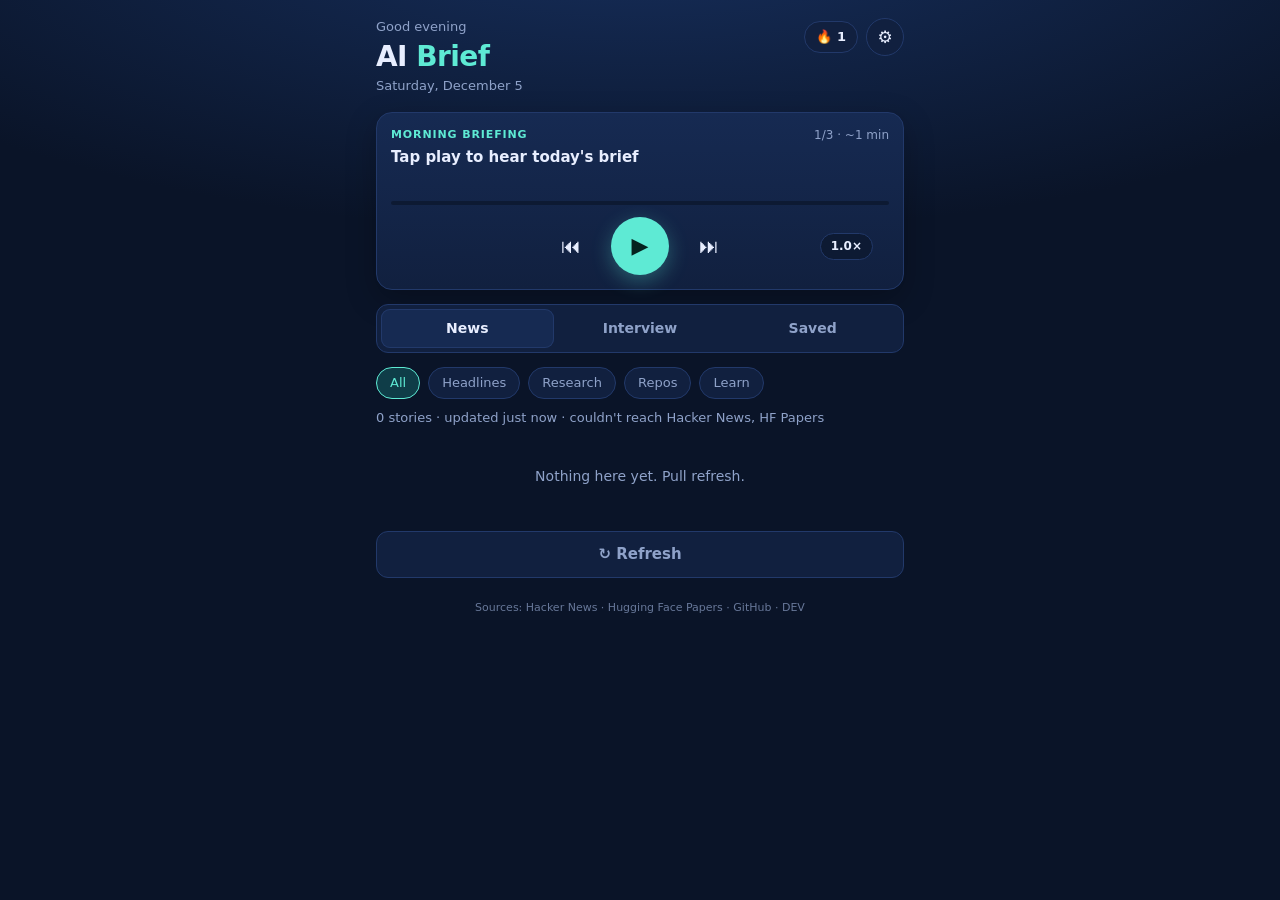
==== ai-brief/index.html @ 2812d705 "Add AI Brief: phone PWA with AI news feed, audio briefing, and interview drills Navy-themed installa" ====
<!doctype html>
<html lang="en">
<head>
<meta charset="utf-8">
<meta name="viewport" content="width=device-width, initial-scale=1, viewport-fit=cover">
<meta name="theme-color" content="#0a1428">
<meta name="apple-mobile-web-app-capable" content="yes">
<meta name="apple-mobile-web-app-status-bar-style" content="black-translucent">
<meta name="apple-mobile-web-app-title" content="AI Brief">
<title>AI Brief</title>
<link rel="manifest" href="manifest.webmanifest">
<link rel="icon" href="icons/icon.svg" type="image/svg+xml">
<link rel="apple-touch-icon" href="icons/icon-180.png">
<link rel="stylesheet" href="styles.css">
</head>
<body>
<div class="app">

  <header class="top">
    <div>
      <div class="greet" id="greet">Good morning</div>
      <h1>AI <span>Brief</span></h1>
      <div class="date" id="today"></div>
    </div>
    <div class="top-right">
      <div class="streak" id="streak" title="Days in a row">🔥 0</div>
      <button class="icon-btn" id="settingsBtn" aria-label="Settings">⚙</button>
    </div>
  </header>

  <!-- Audio briefing widget -->
  <section class="widget player" id="player">
    <div class="player-top">
      <div>
        <div class="w-label">Morning briefing</div>
        <div class="player-title" id="playerTitle">Tap play to hear today's brief</div>
      </div>
      <div class="player-time" id="playerMeta">—</div>
    </div>
    <div class="progress"><div class="progress-fill" id="progressFill"></div></div>
    <div class="player-controls">
      <button class="ctl" id="prevBtn" aria-label="Previous">⏮</button>
      <button class="ctl play" id="playBtn" aria-label="Play">▶</button>
      <button class="ctl" id="nextBtn" aria-label="Next">⏭</button>
      <button class="chip-btn" id="speedBtn">1.0×</button>
    </div>
  </section>

  <!-- Tabs -->
  <nav class="tabs" role="tablist">
    <button class="tab active" data-tab="news">News</button>
    <button class="tab" data-tab="drill">Interview</button>
    <button class="tab" data-tab="saved">Saved</button>
  </nav>

  <!-- NEWS -->
  <section class="view" id="view-news">
    <div class="widget coach hidden" id="coachCard">
      <div class="w-label">✦ AI coach take</div>
      <div id="coachText" class="coach-text"></div>
    </div>
    <div class="chips" id="filterChips">
      <button class="chip active" data-filter="all">All</button>
      <button class="chip" data-filter="news">Headlines</button>
      <button class="chip" data-filter="research">Research</button>
      <button class="chip" data-filter="repos">Repos</button>
      <button class="chip" data-filter="learn">Learn</button>
    </div>
    <div class="status" id="newsStatus">Loading…</div>
    <div id="newsList" class="list"></div>
    <button class="refresh" id="refreshBtn">↻ Refresh</button>
  </section>

  <!-- INTERVIEW DRILL -->
  <section class="view hidden" id="view-drill">
    <div class="drill-head">
      <div class="w-label">Today's drill · 4 cards</div>
      <div class="drill-score" id="drillScore"></div>
    </div>
    <div id="drillList" class="list"></div>
    <button class="refresh" id="shuffleBtn">⤮ Another set</button>
  </section>

  <!-- SAVED -->
  <section class="view hidden" id="view-saved">
    <div id="savedList" class="list"></div>
  </section>

  <footer class="foot">Sources: Hacker News · Hugging Face Papers · GitHub · DEV</footer>
</div>

<!-- Settings sheet -->
<div class="sheet hidden" id="sheet">
  <div class="sheet-card">
    <div class="sheet-head"><h2>Settings</h2><button class="icon-btn" id="closeSheet">✕</button></div>

    <label class="field"><span>Your name (for the greeting)</span>
      <input id="nameInput" placeholder="optional"></label>

    <label class="field"><span>Voice</span>
      <select id="voiceSelect"></select></label>

    <label class="field"><span>Headlines in the audio brief</span>
      <select id="countSelect"><option>5</option><option selected>8</option><option>12</option></select></label>

    <label class="field"><span>Focus keywords (comma separated) — boosts matching stories</span>
      <input id="focusInput" placeholder="e.g. rust, agents, system design"></label>

    <div class="divider"></div>
    <div class="w-label">Optional: AI coach</div>
    <p class="hint">Paste an Anthropic API key to get a short "what this means for you as a programmer" take on today's news, read out in the audio brief. The key is stored only on this phone and is sent only to api.anthropic.com.</p>
    <label class="field"><span>Anthropic API key</span>
      <input id="keyInput" type="password" placeholder="sk-ant-…" autocomplete="off"></label>

    <div class="sheet-actions">
      <button class="secondary" id="clearCache">Clear cache</button>
      <button class="primary" id="saveSettings">Save</button>
    </div>
  </div>
</div>

<script src="drills.js"></script>
<script src="app.js"></script>
</body>
</html>
---- ai-brief/styles.css ----
:root {
  --bg: #0a1428;
  --bg2: #0d1a33;
  --panel: #11203f;
  --panel-2: #162a52;
  --line: #22396a;
  --text: #e8eeff;
  --muted: #8fa2c9;
  --accent: #5eead4;
  --accent-dim: #0f3d48;
  --blue: #7cb4ff;
  --warn: #fbbf24;
  --radius: 16px;
}
* { box-sizing: border-box; margin: 0; padding: 0; -webkit-tap-highlight-color: transparent; }
html, body { background: var(--bg); }
body {
  color: var(--text);
  font: 15px/1.45 -apple-system, BlinkMacSystemFont, "Segoe UI", system-ui, sans-serif;
  min-height: 100vh;
  background: radial-gradient(120% 60% at 50% -10%, #17305f 0%, var(--bg) 60%) fixed;
}
button { font: inherit; color: inherit; cursor: pointer; }
.hidden { display: none !important; }

.app {
  max-width: 560px;
  margin: 0 auto;
  padding: calc(env(safe-area-inset-top) + 18px) 16px calc(env(safe-area-inset-bottom) + 28px);
}

/* Header */
.top { display: flex; justify-content: space-between; align-items: flex-start; margin-bottom: 16px; }
.greet { color: var(--muted); font-size: 13px; }
h1 { font-size: 28px; font-weight: 750; letter-spacing: -0.02em; }
h1 span { color: var(--accent); }
.date { color: var(--muted); font-size: 13px; }
.top-right { display: flex; gap: 8px; align-items: center; }
.streak {
  background: var(--panel); border: 1px solid var(--line); border-radius: 999px;
  padding: 6px 11px; font-size: 13px; font-weight: 600;
}
.icon-btn {
  width: 38px; height: 38px; border-radius: 50%;
  background: var(--panel); border: 1px solid var(--line); font-size: 17px;
}

/* Widgets */
.widget {
  background: linear-gradient(180deg, var(--panel-2), var(--panel));
  border: 1px solid var(--line);
  border-radius: var(--radius);
  padding: 14px;
  margin-bottom: 14px;
  box-shadow: 0 10px 30px rgba(0, 0, 0, .25);
}
.w-label {
  font-size: 11px; text-transform: uppercase; letter-spacing: .08em;
  color: var(--accent); font-weight: 700;
}

/* Player */
.player-top { display: flex; justify-content: space-between; gap: 12px; align-items: flex-start; }
.player-title { font-weight: 600; margin-top: 4px; min-height: 42px;
  display: -webkit-box; -webkit-line-clamp: 2; -webkit-box-orient: vertical; overflow: hidden; }
.player-time { color: var(--muted); font-size: 12px; white-space: nowrap; font-variant-numeric: tabular-nums; }
.progress { height: 4px; background: var(--bg2); border-radius: 4px; margin: 12px 0; overflow: hidden; }
.progress-fill { height: 100%; width: 0; background: linear-gradient(90deg, var(--accent), var(--blue)); transition: width .3s; }
.player-controls { display: flex; align-items: center; justify-content: center; gap: 18px; }
.ctl { background: none; border: none; font-size: 20px; width: 44px; height: 44px; color: var(--text); }
.ctl.play {
  width: 58px; height: 58px; border-radius: 50%; font-size: 22px;
  background: var(--accent); color: #05231f; box-shadow: 0 6px 20px rgba(94, 234, 212, .3);
}
.chip-btn {
  position: absolute; right: 30px;
  background: var(--bg2); border: 1px solid var(--line); border-radius: 999px;
  padding: 4px 10px; font-size: 12px; font-weight: 600;
}
.player { position: relative; }

/* Tabs */
.tabs {
  display: grid; grid-template-columns: repeat(3, 1fr);
  background: var(--panel); border: 1px solid var(--line); border-radius: 12px;
  padding: 4px; margin-bottom: 14px;
  position: sticky; top: calc(env(safe-area-inset-top) + 6px); z-index: 5;
  backdrop-filter: blur(10px);
}
.tab { background: none; border: none; padding: 9px; border-radius: 9px; color: var(--muted); font-weight: 600; font-size: 14px; }
.tab.active { background: var(--panel-2); color: var(--text); box-shadow: inset 0 0 0 1px var(--line); }

/* Chips */
.chips { display: flex; gap: 8px; overflow-x: auto; margin-bottom: 10px; scrollbar-width: none; }
.chips::-webkit-scrollbar { display: none; }
.chip {
  flex: none; background: var(--panel); border: 1px solid var(--line);
  border-radius: 999px; padding: 6px 13px; font-size: 13px; color: var(--muted);
}
.chip.active { border-color: var(--accent); color: var(--accent); background: var(--accent-dim); }

.status { color: var(--muted); font-size: 13px; margin-bottom: 8px; min-height: 18px; }
.list { display: flex; flex-direction: column; gap: 10px; }

/* News card */
.card {
  background: var(--panel); border: 1px solid var(--line); border-radius: 14px;
  padding: 12px 13px; transition: border-color .2s, transform .2s;
}
.card.speaking { border-color: var(--accent); box-shadow: 0 0 0 1px var(--accent); }
.card.read { opacity: .55; }
.card-meta { display: flex; gap: 8px; align-items: center; font-size: 11.5px; color: var(--muted); margin-bottom: 4px; }
.badge {
  font-size: 10px; font-weight: 700; text-transform: uppercase; letter-spacing: .06em;
  padding: 2px 7px; border-radius: 6px; background: var(--bg2); color: var(--blue);
}
.badge.research { color: #c4b5fd; }
.badge.repos { color: #86efac; }
.badge.learn { color: var(--warn); }
.card a.title { color: var(--text); text-decoration: none; font-weight: 600; font-size: 15px; display: block; }
.card .desc { color: var(--muted); font-size: 13px; margin-top: 4px;
  display: -webkit-box; -webkit-line-clamp: 3; -webkit-box-orient: vertical; overflow: hidden; }
.card-actions { display: flex; gap: 6px; margin-top: 8px; flex-wrap: wrap; }
.mini {
  background: var(--bg2); border: 1px solid var(--line); border-radius: 8px;
  padding: 5px 10px; font-size: 12px; color: var(--muted); white-space: nowrap;
}
.mini.on { color: var(--accent); border-color: var(--accent); }

/* Coach */
.coach-text { margin-top: 6px; font-size: 14px; white-space: pre-wrap; }

/* Drill */
.drill-head { display: flex; justify-content: space-between; align-items: center; margin-bottom: 10px; }
.drill-score { font-size: 12px; color: var(--muted); }
.drill .q { font-weight: 600; margin-top: 4px; }
.drill .ans {
  margin-top: 10px; padding-top: 10px; border-top: 1px dashed var(--line);
  font-size: 13.5px; color: #cdd8f5; white-space: pre-wrap;
}
.drill .ans code, .drill .q code { font-family: ui-monospace, Menlo, monospace; font-size: 12.5px; background: var(--bg2); padding: 1px 4px; border-radius: 4px; }
.drill .follow { margin-top: 8px; font-size: 12.5px; color: var(--blue); }

.refresh {
  width: 100%; margin-top: 14px; padding: 12px; border-radius: 12px;
  background: var(--panel); border: 1px solid var(--line); color: var(--muted); font-weight: 600;
}
.foot { text-align: center; color: var(--muted); font-size: 11px; margin-top: 22px; opacity: .7; }
.empty { color: var(--muted); text-align: center; padding: 30px 10px; font-size: 14px; }

/* Settings sheet */
.sheet {
  position: fixed; inset: 0; background: rgba(3, 8, 20, .65);
  display: flex; align-items: flex-end; justify-content: center; z-index: 20;
}
.sheet-card {
  width: 100%; max-width: 560px; max-height: 88vh; overflow-y: auto;
  background: var(--bg2); border: 1px solid var(--line); border-bottom: none;
  border-radius: 20px 20px 0 0; padding: 18px 16px calc(env(safe-area-inset-bottom) + 18px);
}
.sheet-head { display: flex; justify-content: space-between; align-items: center; margin-bottom: 12px; }
.sheet-head h2 { font-size: 18px; }
.field { display: block; margin-bottom: 12px; }
.field span { display: block; font-size: 12px; color: var(--muted); margin-bottom: 5px; }
.field input, .field select {
  width: 100%; padding: 11px 12px; border-radius: 10px;
  background: var(--panel); border: 1px solid var(--line); color: var(--text); font-size: 16px;
}
.field input:focus, .field select:focus { outline: none; border-color: var(--accent); }
.hint { font-size: 12.5px; color: var(--muted); margin: 6px 0 10px; }
.divider { height: 1px; background: var(--line); margin: 6px 0 14px; }
.sheet-actions { display: flex; gap: 10px; margin-top: 6px; }
.sheet-actions button { flex: 1; padding: 12px; border-radius: 12px; font-weight: 700; border: 1px solid var(--line); }
.primary { background: var(--accent); color: #05231f; border-color: var(--accent) !important; }
.secondary { background: var(--panel); }
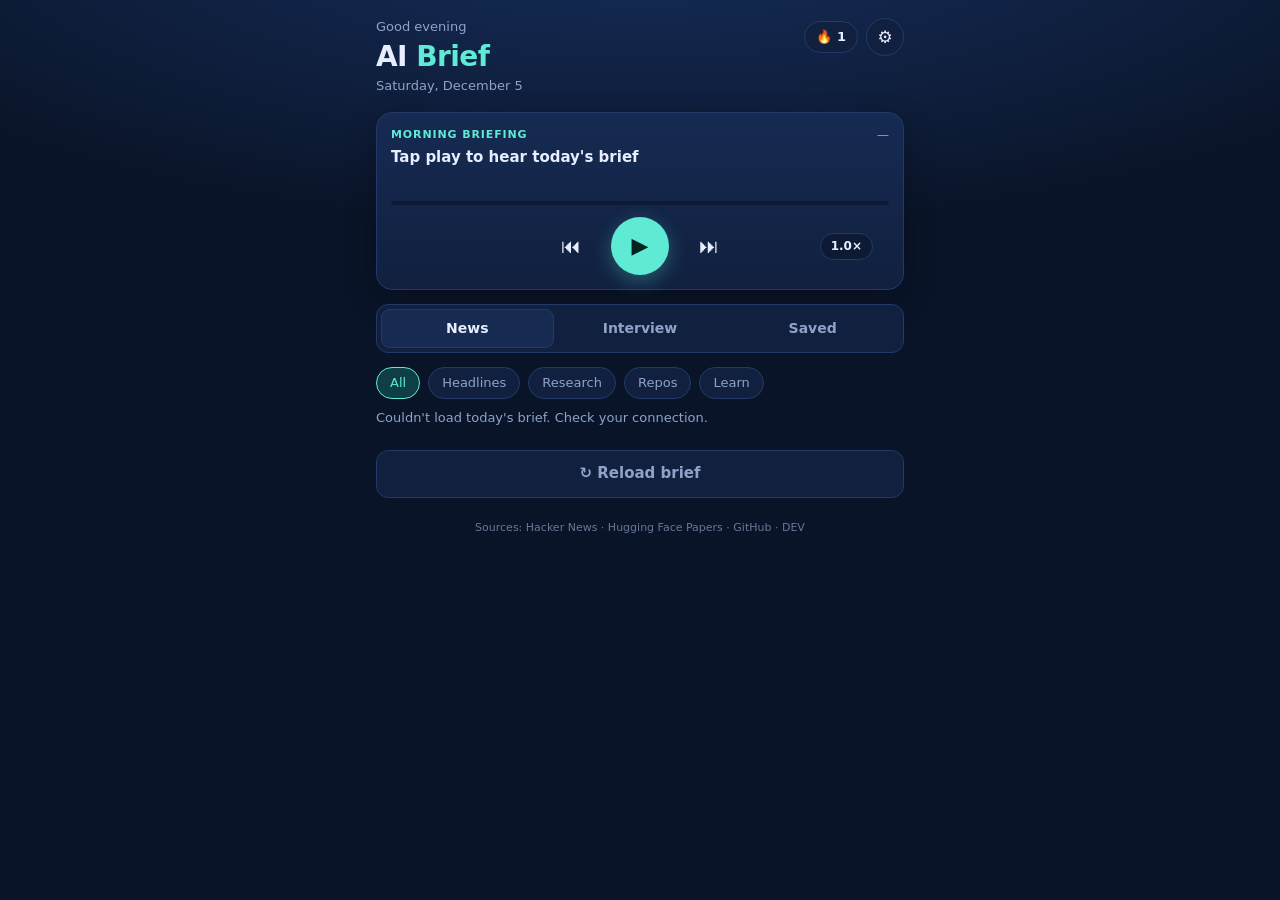
==== commit b14c7b9a: "AI Brief: fetch news once a day at 4am instead of on every open A scheduled GitHub Action runs tools" ====
--- a/ai-brief/index.html
+++ b/ai-brief/index.html
@@ -68,7 +68,7 @@
     </div>
     <div class="status" id="newsStatus">Loading…</div>
     <div id="newsList" class="list"></div>
-    <button class="refresh" id="refreshBtn">↻ Refresh</button>
+    <button class="refresh" id="refreshBtn">↻ Reload brief</button>
   </section>
 
   <!-- INTERVIEW DRILL -->
